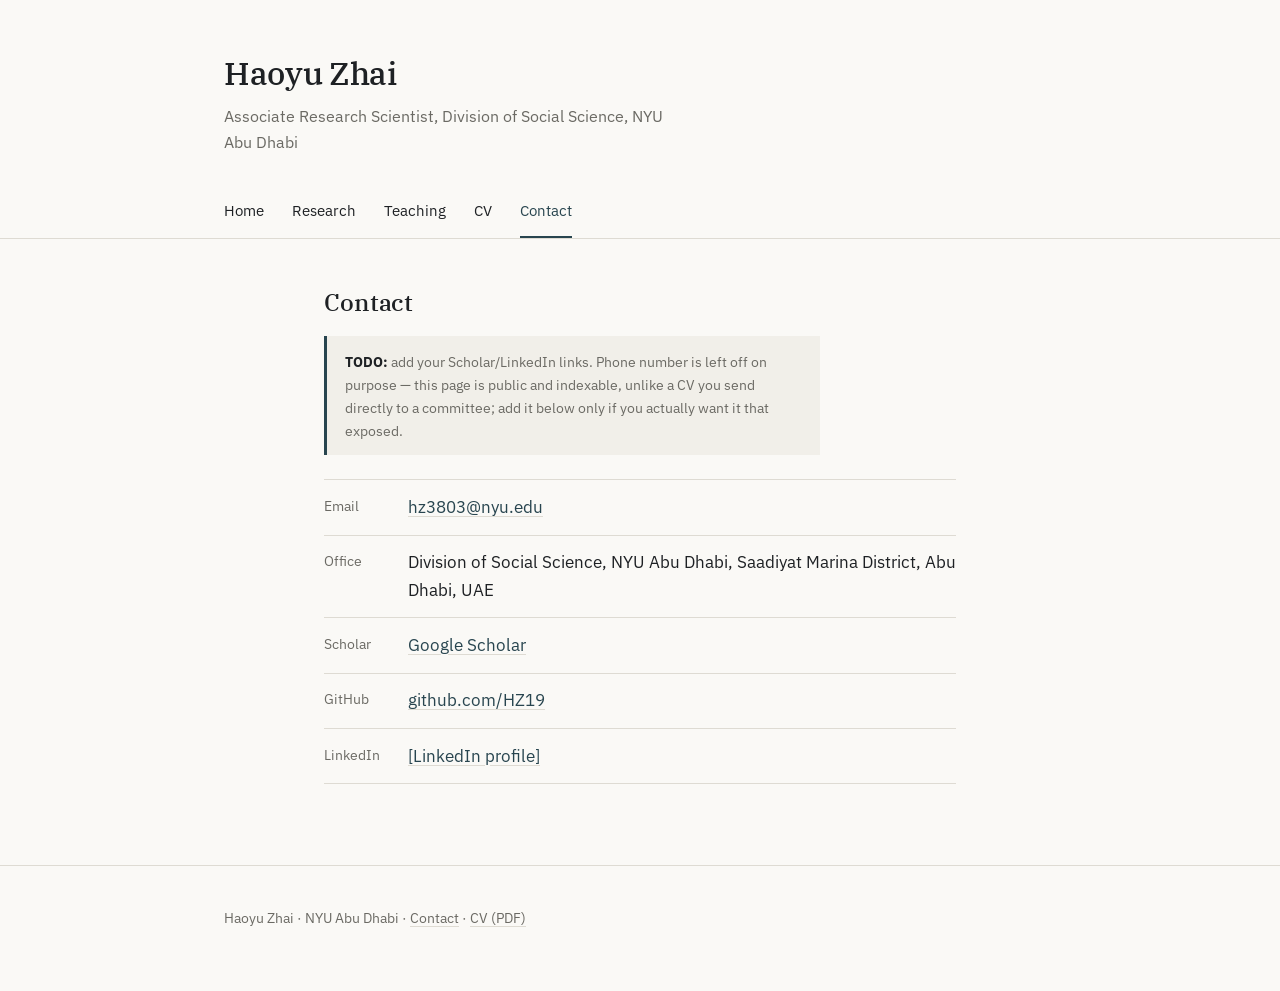
==== contact.html @ cc320b1a "Initial site with CV, teaching statement, and research content" ====
<!DOCTYPE html>
<html lang="en">
<head>
<meta charset="UTF-8">
<meta name="viewport" content="width=device-width, initial-scale=1.0">
<title>Contact — Haoyu Zhai</title>
<link rel="stylesheet" href="assets/css/style.css">
</head>
<body>
<a class="skip-link" href="#main">Skip to content</a>

<header class="site-head">
  <div class="wrap">
    <h1>Haoyu Zhai</h1>
    <p class="role">Associate Research Scientist, Division of Social Science, NYU Abu Dhabi</p>
    <nav class="site-nav" aria-label="Main">
      <ul>
        <li><a href="index.html">Home</a></li>
        <li><a href="research.html">Research</a></li>
        <li><a href="teaching.html">Teaching</a></li>
        <li><a href="cv.html">CV</a></li>
        <li><a href="contact.html" aria-current="page">Contact</a></li>
      </ul>
    </nav>
  </div>
</header>

<main id="main">
  <div class="wrap">

    <h2>Contact</h2>

    <div class="todo">
      <strong>TODO:</strong> add your Scholar/LinkedIn links. Phone number is
      left off on purpose — this page is public and indexable, unlike a CV
      you send directly to a committee; add it below only if you actually
      want it that exposed.
    </div>

    <ul class="contact-list">
      <li><span class="label">Email</span><span><a href="mailto:hz3803@nyu.edu">hz3803@nyu.edu</a></span></li>
      <li><span class="label">Office</span><span>Division of Social Science, NYU Abu Dhabi, Saadiyat Marina District, Abu Dhabi, UAE</span></li>
      <li><span class="label">Scholar</span><span><a href="[link]">Google Scholar</a></span></li>
      <li><span class="label">GitHub</span><span><a href="https://github.com/HZ19">github.com/HZ19</a></span></li>
      <li><span class="label">LinkedIn</span><span><a href="[link]">[LinkedIn profile]</a></span></li>
    </ul>

  </div>
</main>

<footer class="site-foot">
  <div class="wrap">
    <p>Haoyu Zhai &middot; NYU Abu Dhabi &middot; <a href="contact.html">Contact</a> &middot; <a href="assets/cv/Zhai_CV.pdf">CV (PDF)</a></p>
  </div>
</footer>

</body>
</html>
---- assets/css/style.css ----
/* ============================================================
   Academic site — shared stylesheet
   Design system: paper ink + slate-teal accent, IBM Plex pairing
   ============================================================ */

@import url('https://fonts.googleapis.com/css2?family=IBM+Plex+Serif:wght@400;500;600&family=IBM+Plex+Sans:wght@400;500;600&display=swap');

:root {
  --bg: #faf9f6;
  --bg-alt: #f1efe9;
  --ink: #1e2124;
  --muted: #6b6a64;
  --accent: #28454f;
  --accent-soft: #3f6672;
  --line: #dedbd3;

  --serif: 'IBM Plex Serif', Georgia, 'Times New Roman', serif;
  --sans: 'IBM Plex Sans', -apple-system, BlinkMacSystemFont, 'Segoe UI', sans-serif;

  --content-w: 680px;
  --wide-w: 880px;
}

* { box-sizing: border-box; }

html {
  -webkit-text-size-adjust: 100%;
}

body {
  margin: 0;
  background: var(--bg);
  color: var(--ink);
  font-family: var(--sans);
  font-size: 17px;
  line-height: 1.6;
  -webkit-font-smoothing: antialiased;
}

@media (prefers-reduced-motion: reduce) {
  * { animation-duration: 0.001ms !important; transition-duration: 0.001ms !important; }
}

/* ---------- skip link (accessibility) ---------- */
.skip-link {
  position: absolute;
  left: -9999px;
  top: 0;
  background: var(--ink);
  color: var(--bg);
  padding: 0.6em 1em;
  z-index: 100;
}
.skip-link:focus {
  left: 1em;
  top: 1em;
}

/* ---------- focus states ---------- */
a:focus-visible,
button:focus-visible {
  outline: 2px solid var(--accent);
  outline-offset: 3px;
}

/* ---------- links ---------- */
a {
  color: var(--accent);
  text-decoration-color: var(--line);
  text-underline-offset: 3px;
}
a:hover {
  color: var(--accent-soft);
  text-decoration-color: var(--accent-soft);
}

/* ---------- layout shell ---------- */
.wrap {
  max-width: var(--content-w);
  margin: 0 auto;
  padding: 0 1.5rem;
}
.wrap--wide {
  max-width: var(--wide-w);
}

/* ---------- header ---------- */
header.site-head {
  border-bottom: 1px solid var(--line);
  padding: 3rem 0 0;
}
header.site-head .wrap {
  max-width: var(--wide-w);
}
.site-head h1 {
  font-family: var(--serif);
  font-weight: 500;
  font-size: 2rem;
  margin: 0 0 0.15em;
  letter-spacing: -0.01em;
}
.site-head .role {
  font-family: var(--sans);
  color: var(--muted);
  font-size: 1rem;
  margin: 0 0 1.75rem;
  max-width: 46ch;
}

nav.site-nav ul {
  list-style: none;
  display: flex;
  flex-wrap: wrap;
  gap: 1.75rem;
  margin: 0;
  padding: 0 0 0;
}
nav.site-nav a {
  display: inline-block;
  padding: 0.9rem 0 0.9rem;
  color: var(--ink);
  font-size: 0.95rem;
  text-decoration: none;
  border-bottom: 2px solid transparent;
}
nav.site-nav a:hover {
  color: var(--accent);
}
nav.site-nav a[aria-current="page"] {
  border-bottom-color: var(--accent);
  color: var(--accent);
}

/* ---------- main content ---------- */
main {
  padding: 2.75rem 0 4rem;
}

main h2 {
  font-family: var(--serif);
  font-weight: 500;
  font-size: 1.5rem;
  margin: 2.5rem 0 0.9rem;
  letter-spacing: -0.005em;
}
main h2:first-child {
  margin-top: 0;
}
main h3 {
  font-family: var(--serif);
  font-weight: 500;
  font-size: 1.15rem;
  margin: 1.75rem 0 0.4rem;
}

main p {
  margin: 0 0 1.1rem;
  max-width: 62ch;
}

.lede {
  font-family: var(--serif);
  font-size: 1.2rem;
  font-style: italic;
  color: var(--ink);
  max-width: 56ch;
  margin: 0 0 2rem;
  padding-bottom: 1.75rem;
  border-bottom: 1px solid var(--line);
}

/* ---------- research / publication list ---------- */
.record-group h3 {
  color: var(--muted);
  font-family: var(--sans);
  font-weight: 500;
  font-size: 0.85rem;
  text-transform: none;
  margin: 2.25rem 0 0.75rem;
}

ul.records {
  list-style: none;
  margin: 0 0 0.5rem;
  padding: 0;
  border-top: 1px solid var(--line);
}
ul.records li {
  padding: 1.1rem 0;
  border-bottom: 1px solid var(--line);
}
ul.records .rec-title {
  font-family: var(--serif);
  font-size: 1.05rem;
  margin: 0 0 0.3rem;
}
ul.records .rec-meta {
  color: var(--muted);
  font-size: 0.9rem;
  margin: 0;
}

/* ---------- lists (courses, links, etc.) ---------- */
main ul.plain {
  padding-left: 1.2em;
  margin: 0 0 1.1rem;
}
main ul.plain li {
  margin-bottom: 0.4rem;
}

/* ---------- buttons ---------- */
.btn {
  display: inline-block;
  border: 1px solid var(--ink);
  color: var(--ink);
  padding: 0.65em 1.3em;
  text-decoration: none;
  font-size: 0.95rem;
  border-radius: 2px;
}
.btn:hover {
  background: var(--ink);
  color: var(--bg);
}

/* ---------- at-a-glance / timeline ---------- */
.timeline {
  border-top: 1px solid var(--line);
  margin: 1.5rem 0 2rem;
}
.timeline .row {
  display: flex;
  gap: 1.5rem;
  padding: 0.9rem 0;
  border-bottom: 1px solid var(--line);
}
.timeline .row .when {
  flex: 0 0 9ch;
  color: var(--muted);
  font-size: 0.9rem;
  padding-top: 0.15em;
}
.timeline .row .what {
  flex: 1;
}
.timeline .row .what .pos {
  font-family: var(--serif);
}
.timeline .row .what .org {
  color: var(--muted);
  font-size: 0.92rem;
}

/* ---------- placeholder callouts ---------- */
.todo {
  background: var(--bg-alt);
  border-left: 3px solid var(--accent);
  padding: 0.85rem 1.1rem;
  font-size: 0.9rem;
  color: var(--muted);
  margin: 0 0 1.5rem;
  max-width: 62ch;
}
.todo strong { color: var(--ink); }

/* ---------- contact list ---------- */
.contact-list {
  list-style: none;
  padding: 0;
  border-top: 1px solid var(--line);
}
.contact-list li {
  display: flex;
  gap: 1.25rem;
  padding: 0.85rem 0;
  border-bottom: 1px solid var(--line);
}
.contact-list .label {
  flex: 0 0 8ch;
  color: var(--muted);
  font-size: 0.9rem;
}

/* ---------- footer ---------- */
footer.site-foot {
  border-top: 1px solid var(--line);
  padding: 1.75rem 0 3rem;
  color: var(--muted);
  font-size: 0.85rem;
}
footer.site-foot .wrap { max-width: var(--wide-w); }
footer.site-foot a { color: var(--muted); }
footer.site-foot a:hover { color: var(--accent); }

/* ---------- responsive ---------- */
@media (max-width: 560px) {
  body { font-size: 16px; }
  header.site-head { padding-top: 2rem; }
  .site-head h1 { font-size: 1.6rem; }
  nav.site-nav ul { gap: 1.1rem; }
  .timeline .row { flex-direction: column; gap: 0.2rem; }
  .timeline .row .when { flex: none; }
  .contact-list li { flex-direction: column; gap: 0.2rem; }
  .contact-list .label { flex: none; }
}

/* ---------- print (for CV page) ---------- */
@media print {
  nav.site-nav, footer.site-foot, .skip-link { display: none; }
  body { background: #fff; }
}
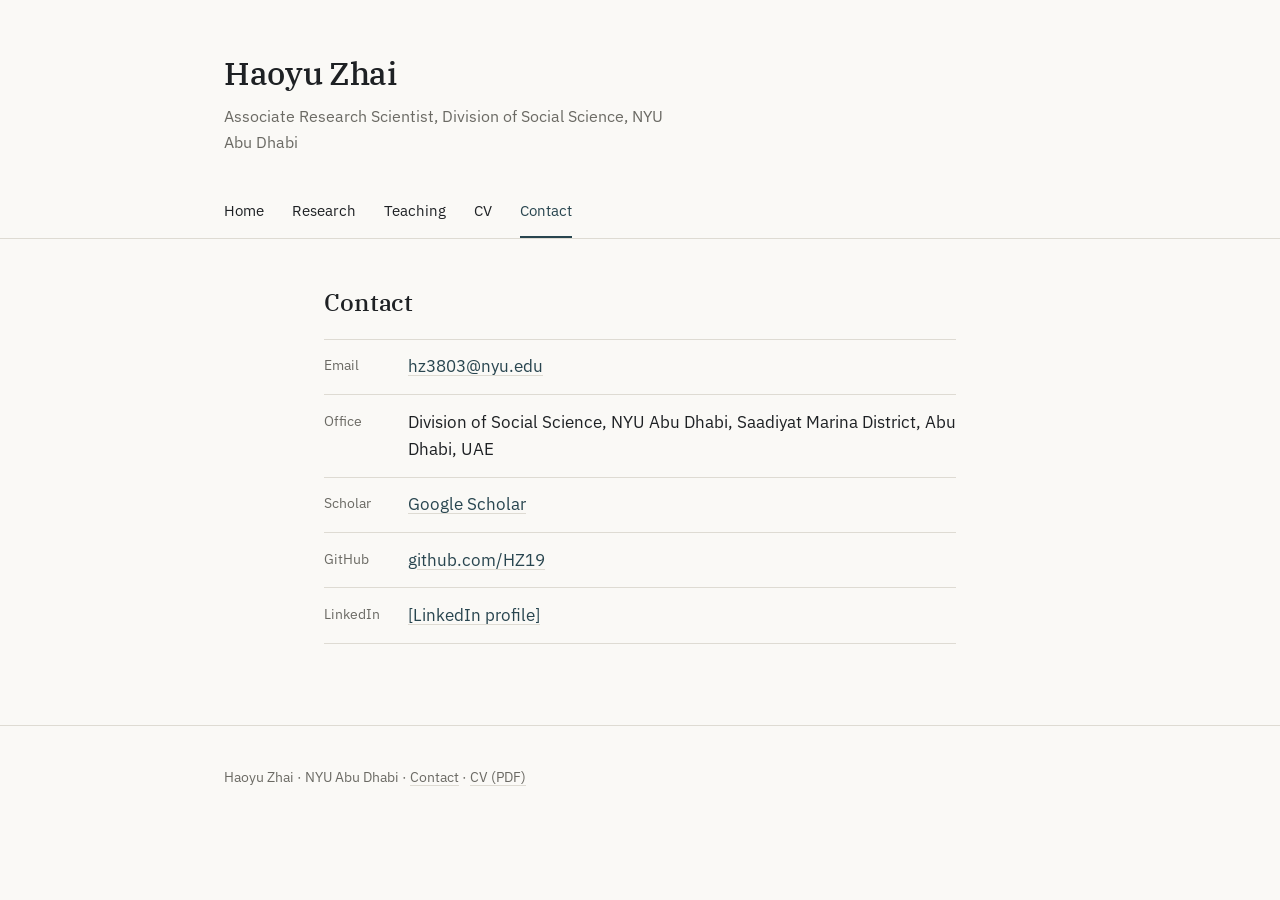
==== commit ae7cb065: "Update research abstracts, reword lede, remove em dashes" ====
--- a/contact.html
+++ b/contact.html
@@ -30,12 +30,15 @@
 
     <h2>Contact</h2>
 
+    <!--
     <div class="todo">
       <strong>TODO:</strong> add your Scholar/LinkedIn links. Phone number is
       left off on purpose — this page is public and indexable, unlike a CV
       you send directly to a committee; add it below only if you actually
       want it that exposed.
     </div>
+    -->
+    <!-- Scholar/LinkedIn still need real links — swap the [link] placeholders below when ready. -->
 
     <ul class="contact-list">
       <li><span class="label">Email</span><span><a href="mailto:hz3803@nyu.edu">hz3803@nyu.edu</a></span></li>
--- a/assets/css/style.css
+++ b/assets/css/style.css
@@ -198,6 +198,13 @@
   color: var(--muted);
   font-size: 0.9rem;
   margin: 0;
+}
+ul.records .rec-abstract {
+  color: var(--ink);
+  font-size: 0.92rem;
+  line-height: 1.55;
+  margin: 0.5rem 0 0;
+  max-width: 68ch;
 }
 
 /* ---------- lists (courses, links, etc.) ---------- */
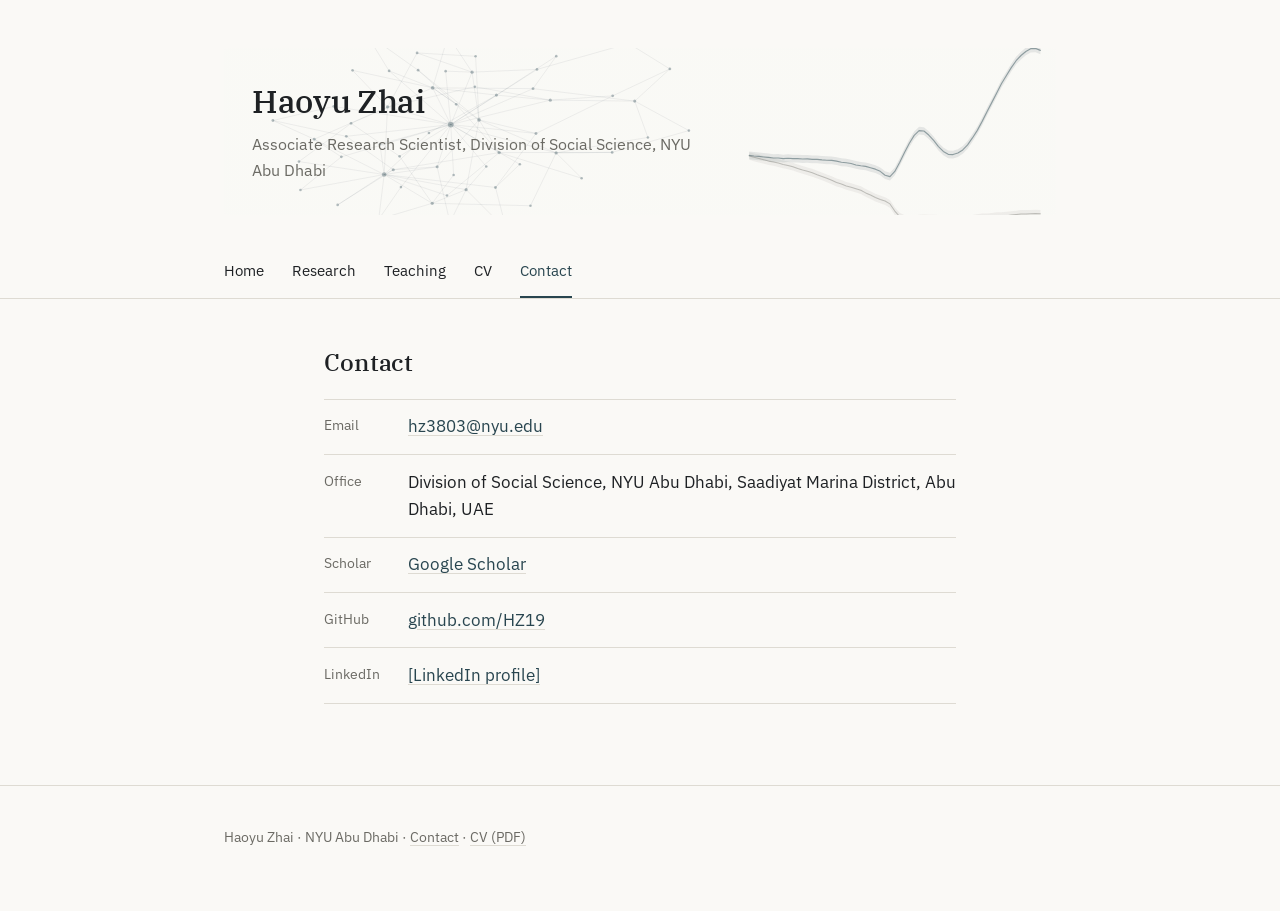
==== commit 9a90864d: "Update research abstracts, reword lede, remove em dashes" ====
--- a/contact.html
+++ b/contact.html
@@ -11,8 +11,10 @@
 
 <header class="site-head">
   <div class="wrap">
-    <h1>Haoyu Zhai</h1>
+    <div class="brand">
+      <h1>Haoyu Zhai</h1>
     <p class="role">Associate Research Scientist, Division of Social Science, NYU Abu Dhabi</p>
+    </div>
     <nav class="site-nav" aria-label="Main">
       <ul>
         <li><a href="index.html">Home</a></li>
@@ -53,7 +55,7 @@
 
 <footer class="site-foot">
   <div class="wrap">
-    <p>Haoyu Zhai &middot; NYU Abu Dhabi &middot; <a href="contact.html">Contact</a> &middot; <a href="assets/cv/Zhai_CV.pdf">CV (PDF)</a></p>
+    <p>Haoyu Zhai &middot; NYU Abu Dhabi &middot; <a href="contact.html">Contact</a> &middot; <a href="assets/cv/Zhai_CV_General.pdf">CV (PDF)</a></p>
   </div>
 </footer>
 
--- a/assets/css/style.css
+++ b/assets/css/style.css
@@ -92,6 +92,17 @@
 header.site-head .wrap {
   max-width: var(--wide-w);
 }
+.site-head .brand {
+  background-image:
+    linear-gradient(rgba(250, 249, 246, 0.15), rgba(250, 249, 246, 0.15)),
+    url('../img/header-bg.svg');
+  background-repeat: no-repeat;
+  background-size: cover;
+  background-position: center;
+  padding: 1.75rem 1.75rem 2rem;
+  margin: 0 0 1.75rem;
+  border-radius: 3px;
+}
 .site-head h1 {
   font-family: var(--serif);
   font-weight: 500;
@@ -103,7 +114,7 @@
   font-family: var(--sans);
   color: var(--muted);
   font-size: 1rem;
-  margin: 0 0 1.75rem;
+  margin: 0;
   max-width: 46ch;
 }
 
@@ -305,6 +316,10 @@
   body { font-size: 16px; }
   header.site-head { padding-top: 2rem; }
   .site-head h1 { font-size: 1.6rem; }
+  .site-head .brand {
+    background-image: none;
+    padding: 0.25rem 0 0.5rem;
+  }
   nav.site-nav ul { gap: 1.1rem; }
   .timeline .row { flex-direction: column; gap: 0.2rem; }
   .timeline .row .when { flex: none; }
@@ -316,4 +331,5 @@
 @media print {
   nav.site-nav, footer.site-foot, .skip-link { display: none; }
   body { background: #fff; }
-}
+  .site-head .brand { background-image: none; }
+}
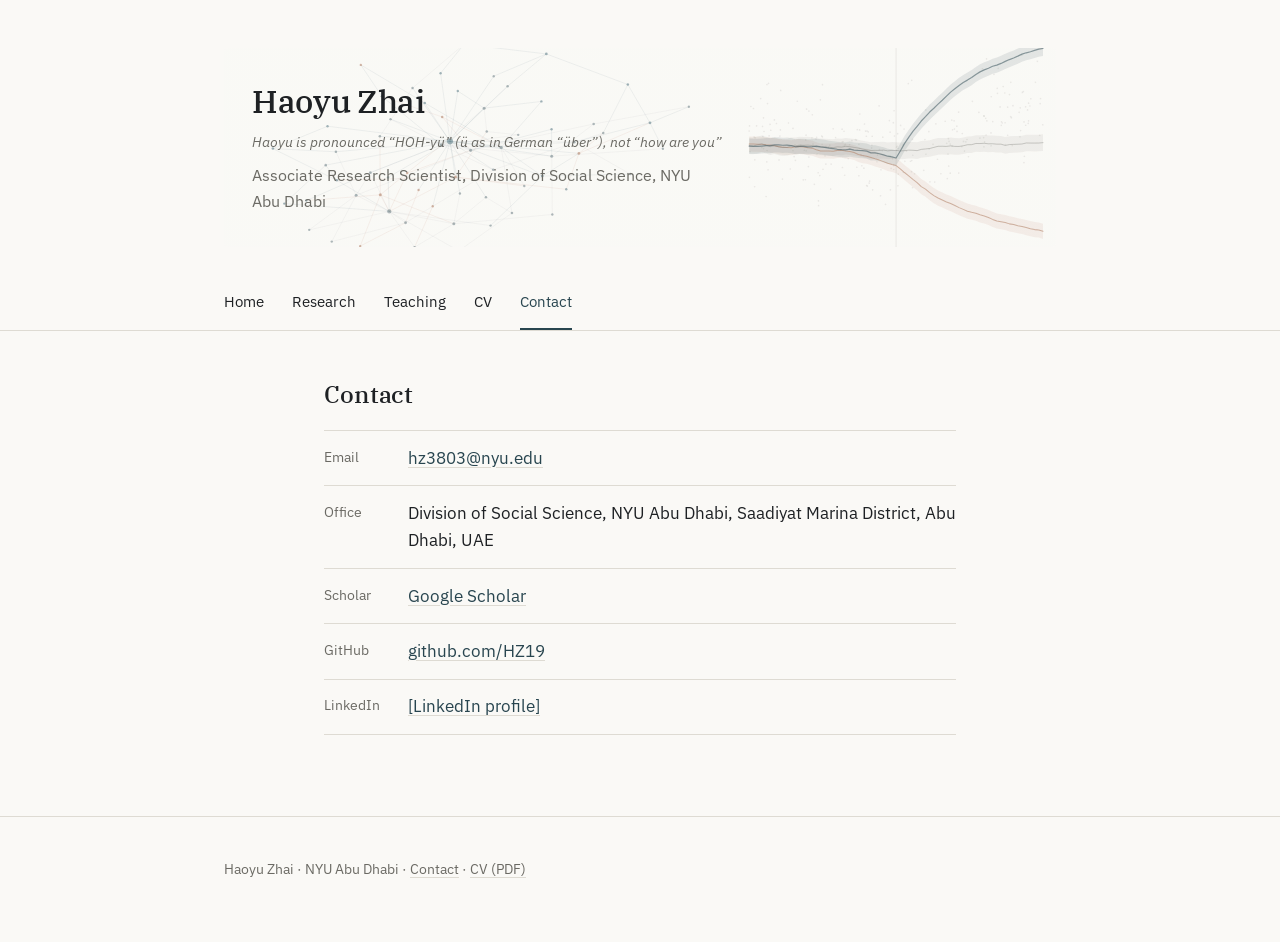
==== commit 6eb0fc05: "Update research abstracts, reword lede, remove em dashes" ====
--- a/contact.html
+++ b/contact.html
@@ -13,6 +13,7 @@
   <div class="wrap">
     <div class="brand">
       <h1>Haoyu Zhai</h1>
+      <p class="pronounce">Haoyu is pronounced &ldquo;HOH-yü&rdquo; (ü as in German &ldquo;über&rdquo;), not &ldquo;how are you&rdquo;</p>
     <p class="role">Associate Research Scientist, Division of Social Science, NYU Abu Dhabi</p>
     </div>
     <nav class="site-nav" aria-label="Main">
--- a/assets/css/style.css
+++ b/assets/css/style.css
@@ -116,6 +116,13 @@
   font-size: 1rem;
   margin: 0;
   max-width: 46ch;
+}
+.site-head .pronounce {
+  font-family: var(--sans);
+  color: var(--muted);
+  font-size: 0.85rem;
+  font-style: italic;
+  margin: 0.3rem 0 0.6rem;
 }
 
 nav.site-nav ul {
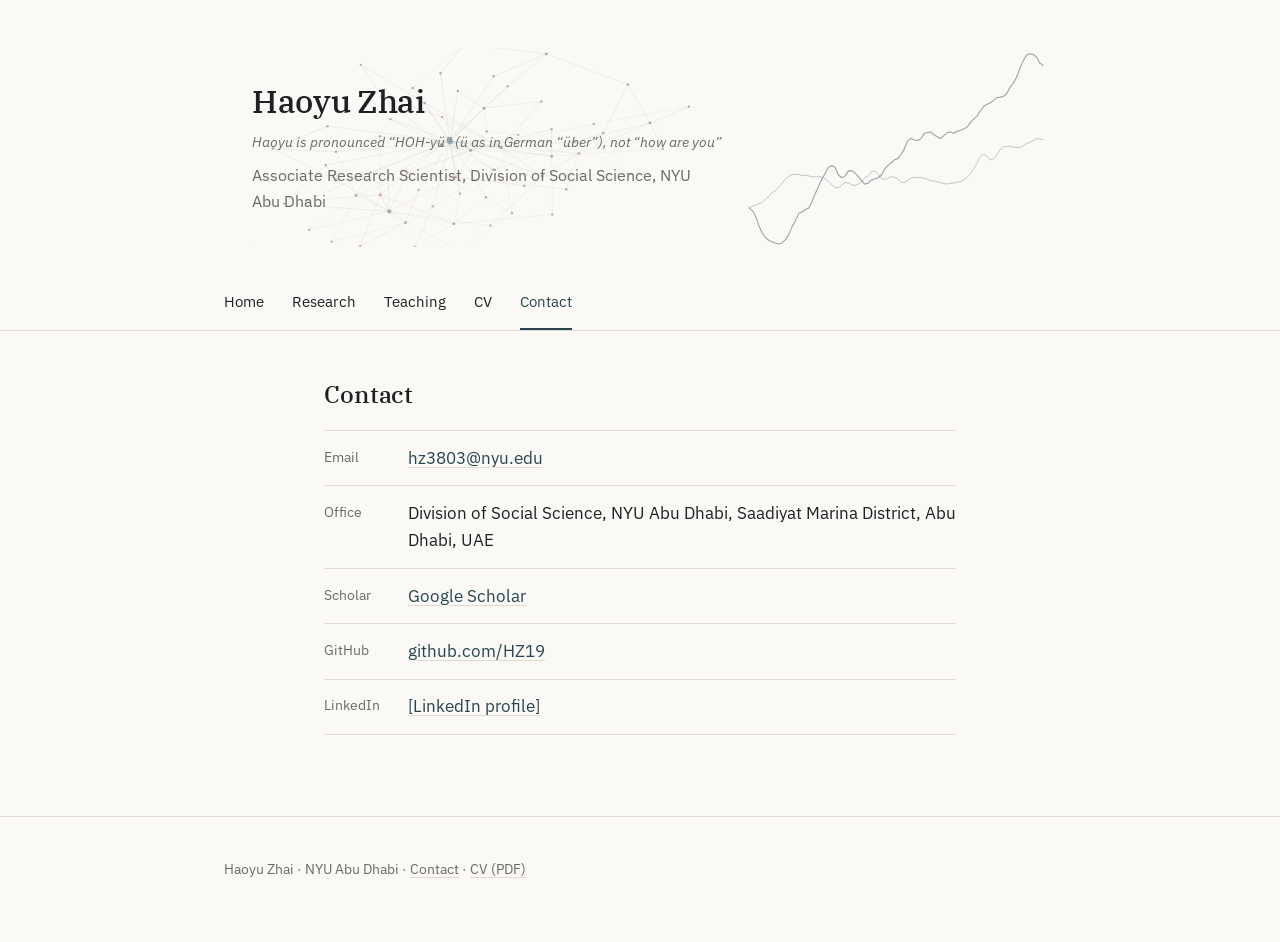
==== commit c04872d2: "Update research abstracts, reword lede, remove em dashes" ====
--- a/contact.html
+++ b/contact.html
@@ -46,9 +46,9 @@
     <ul class="contact-list">
       <li><span class="label">Email</span><span><a href="mailto:hz3803@nyu.edu">hz3803@nyu.edu</a></span></li>
       <li><span class="label">Office</span><span>Division of Social Science, NYU Abu Dhabi, Saadiyat Marina District, Abu Dhabi, UAE</span></li>
-      <li><span class="label">Scholar</span><span><a href="[link]">Google Scholar</a></span></li>
-      <li><span class="label">GitHub</span><span><a href="https://github.com/HZ19">github.com/HZ19</a></span></li>
-      <li><span class="label">LinkedIn</span><span><a href="[link]">[LinkedIn profile]</a></span></li>
+      <li><span class="label">Scholar</span><span><a href="[link]" target="_blank" rel="noopener">Google Scholar</a></span></li>
+      <li><span class="label">GitHub</span><span><a href="https://github.com/HZ19" target="_blank" rel="noopener">github.com/HZ19</a></span></li>
+      <li><span class="label">LinkedIn</span><span><a href="[link]" target="_blank" rel="noopener">[LinkedIn profile]</a></span></li>
     </ul>
 
   </div>
@@ -56,7 +56,7 @@
 
 <footer class="site-foot">
   <div class="wrap">
-    <p>Haoyu Zhai &middot; NYU Abu Dhabi &middot; <a href="contact.html">Contact</a> &middot; <a href="assets/cv/Zhai_CV_General.pdf">CV (PDF)</a></p>
+    <p>Haoyu Zhai &middot; NYU Abu Dhabi &middot; <a href="contact.html">Contact</a> &middot; <a href="assets/cv/Zhai_CV_General.pdf" target="_blank" rel="noopener">CV (PDF)</a></p>
   </div>
 </footer>
 
